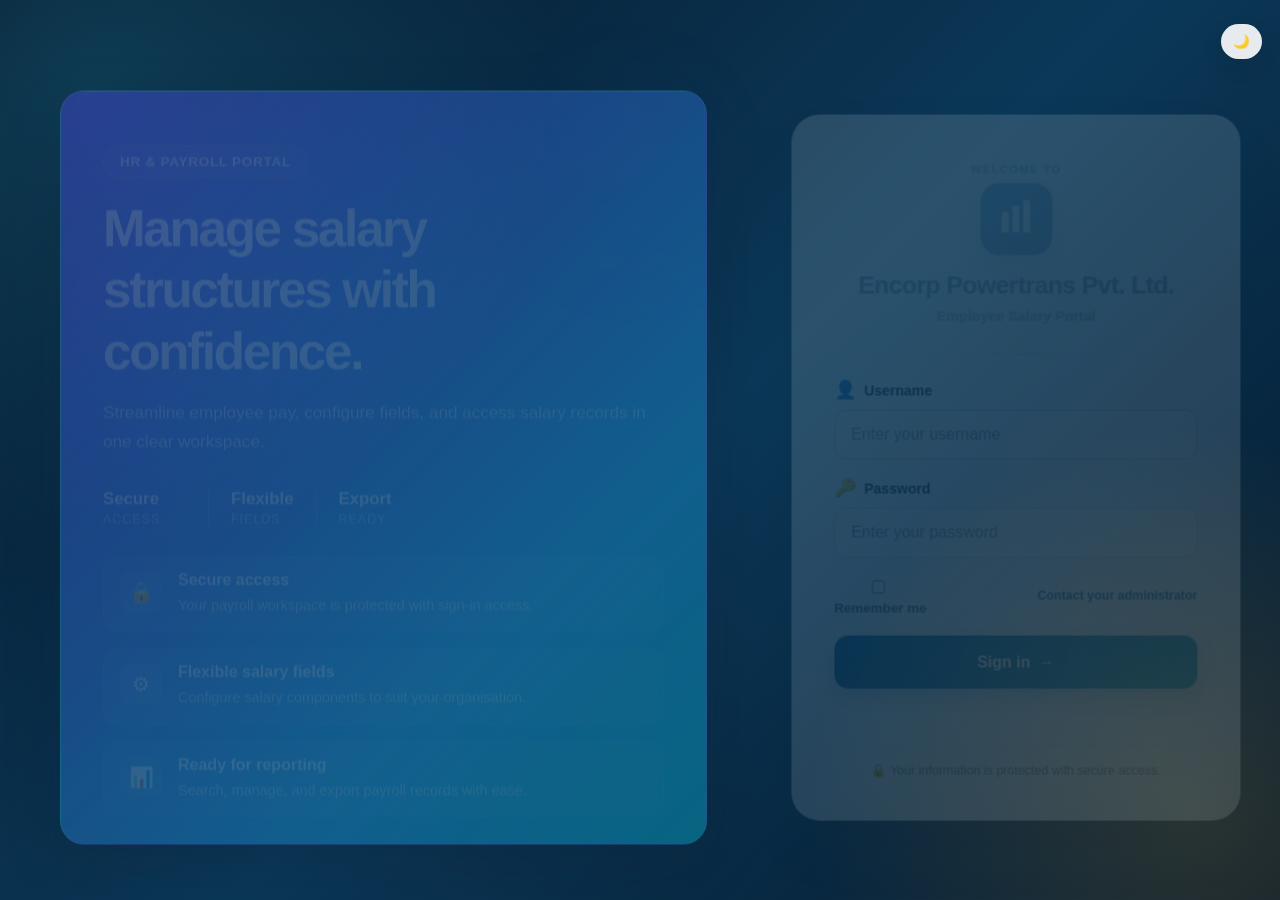
==== encorp_app/static/dashboard.html @ 49dd7a2d "Initial commit" ====
<!DOCTYPE html>
<html lang="en">
  <head>
    <meta charset="UTF-8" />
    <meta name="viewport" content="width=device-width, initial-scale=1.0" />
    <title>Encorp | Dashboard</title>
    <link rel="stylesheet" href="styles.css" />
    <script src="vendor/chart.umd.min.js"></script>
  </head>
  <body>
    <button class="theme-toggle" id="themeToggle" type="button" aria-label="Toggle dark mode">🌙</button>
    <div class="app-shell">
      <aside class="sidebar" id="sidebar">
        <div class="sidebar-brand">
          <img id="headerLogo" class="small-logo" alt="company logo" />
          <div class="brand-text">
            <strong id="dashboardCompanyName">Encorp</strong>
            <p>Payroll Hub</p>
          </div>
        </div>
        <button class="sidebar-toggle" id="sidebarToggle" type="button" aria-label="Toggle navigation">☰</button>
        <nav class="sidebar-nav">
          <a class="nav-link active" href="dashboard.html">Dashboard</a>
          <a class="nav-link" href="salary.html">Salary Structure</a>
          <a class="nav-link" href="settings.html">Field Settings</a>
          <a class="nav-link" href="search.html">Search</a>
          <a class="nav-link" id="logoutLink" href="index.html">Logout</a>
        </nav>
      </aside>

      <main class="dashboard-page">
        <header class="page-header">
          <div class="header-title">
            <div>
              <h1>Dashboard</h1>
              <p>Central HR and payroll workspace</p>
            </div>
          </div>
          <div class="header-actions">
            <div class="status-pill">Live</div>
            <a class="primary-btn" href="salary.html">Create Salary Structure</a>
          </div>
        </header>

        <section class="dashboard-hero">
          <div>
            <div class="hero-badge">Operations Center</div>
            <h2>Welcome back to your salary management workspace.</h2>
            <p>Create employee salary structures, manage configurable fields, and search records with a professional HR workflow.</p>
          </div>
          <div class="hero-actions">
            <a class="primary-btn" href="salary.html">Create Salary Structure</a>
            <a class="secondary-btn" href="settings.html">Manage Fields</a>
          </div>
        </section>

          <section class="dashboard-grid">
          <div class="dashboard-card metric-card">
            <h3>Total Records</h3>
            <p class="metric-value" id="recordCount">0</p>
            <span>Saved employee salary records</span>
          </div>
          <div class="dashboard-card metric-card">
            <h3>Configured Fields</h3>
            <p class="metric-value" id="fieldCount">0</p>
            <span>Dynamic salary components</span>
          </div>
          <div class="dashboard-card">
            <h3>Quick Actions</h3>
            <div class="list-group">
              <a class="nav-link" href="salary.html">Create Salary Structure</a>
              <a class="nav-link" href="settings.html">Manage Fields</a>
              <a class="nav-link" href="search.html">Search by PAN</a>
            </div>
          </div>
        </section>

        <section class="dashboard-grid secondary-grid">
          <div class="dashboard-card chart-card">
            <h3>Payroll Overview</h3>
            <div class="chart-bars" id="overviewBars" aria-label="Payroll overview chart">
              <div class="bar-group">
                <div class="bar-label-row"><label>Earnings</label><span id="earningsValue">₹ 0</span></div>
                <div class="overview-bar"><span class="bar-fill earning" id="earningsBar"></span></div>
              </div>
              <div class="bar-group">
                <div class="bar-label-row"><label>Deductions</label><span id="deductionsValue">₹ 0</span></div>
                <div class="overview-bar"><span class="bar-fill deduction" id="deductionsBar"></span></div>
              </div>
              <div class="bar-group">
                <div class="bar-label-row"><label>Benefits</label><span id="benefitsValue">₹ 0</span></div>
                <div class="overview-bar"><span class="bar-fill benefits" id="benefitsBar"></span></div>
              </div>
            </div>
            <div class="chart-summary" id="overviewSummary">No salary records yet.</div>
          </div>
          <div class="dashboard-card">
            <h3>Helpful Notes</h3>
            <ul class="info-list">
              <li>Use Field Settings to add or remove salary components.</li>
              <li>Search by PAN for quick employee record access.</li>
              <li>Export to CSV or Excel for payroll reporting.</li>
            </ul>
          </div>
          <div class="dashboard-card">
            <h3>System Status</h3>
            <div class="status-list">
              <span class="status-pill">Secure</span>
              <span class="status-pill">Auto Saved</span>
              <span class="status-pill">Printable</span>
            </div>
          </div>
        </section>

        <!-- Analytics Charts Section -->
        <section class="analytics-section">
          <div class="section-header">
            <h2>Salary Analytics</h2>
            <p>Track salary records distribution by time period</p>
          </div>

          <div class="charts-grid">
            <!-- Monthly Chart -->
            <div class="dashboard-card full-width-chart">
              <div class="chart-header">
                <h3>Monthly Salary Records</h3>
                <span class="chart-badge">Last 12 Months</span>
              </div>
              <div class="chart-container">
                <canvas id="monthlyChart"></canvas>
              </div>
              <div class="chart-stats" id="monthlyStats"></div>
            </div>

            <!-- Quarterly Chart -->
            <div class="dashboard-card quarter-chart">
              <div class="chart-header">
                <h3>Quarterly Distribution</h3>
                <span class="chart-badge">Current Year</span>
              </div>
              <div class="chart-container">
                <canvas id="quarterlyChart"></canvas>
              </div>
              <div class="chart-stats" id="quarterlyStats"></div>
            </div>

            <!-- Yearly Chart -->
            <div class="dashboard-card year-chart">
              <div class="chart-header">
                <h3>Yearly Overview</h3>
                <span class="chart-badge">All Time</span>
              </div>
              <div class="chart-container">
                <canvas id="yearlyChart"></canvas>
              </div>
              <div class="chart-stats" id="yearlyStats"></div>
            </div>
          </div>
        </section>
      </main>
    </div>

    <script src="script.js"></script>
  </body>
</html>
---- encorp_app/static/styles.css ----
:root {
  color-scheme: light;
  font-family: "Segoe UI", Tahoma, Geneva, Verdana, sans-serif;
  --app-font: "Segoe UI";
  --primary: #0f5d8f;
  --primary-dark: #0a3f5e;
  --accent: #f4b400;
  --bg: #f3f7fb;
  --card: #ffffff;
  --text: #162330;
  --muted: #5f6d7c;
  --border: #dfe9f1;
}

body.dark-mode {
  --primary: #4ba3ff;
  --primary-dark: #9dd0ff;
  --accent: #fbbf24;
  --bg: #07131d;
  --card: #0f1f2d;
  --text: #f2f7fb;
  --muted: #9eb0bd;
  --border: #263846;
}

* {
  box-sizing: border-box;
}

body {
  margin: 0;
  font-family: var(--app-font), "Segoe UI", Tahoma, Geneva, Verdana, sans-serif;
  background: linear-gradient(135deg, #f4f9ff 0%, #eef5fb 100%);
  color: var(--text);
  transition: background 0.25s ease, color 0.25s ease;
}

body.dark-mode {
  background: linear-gradient(135deg, #07131d 0%, #122536 100%);
}

.app-shell {
  display: grid;
  grid-template-columns: 260px minmax(0, 1fr);
  min-height: 100vh;
}

.sidebar {
  background: linear-gradient(180deg, #0b3552 0%, #0f5d8f 100%);
  color: #fff;
  padding: 24px 18px;
  transition: width 0.25s ease;
}

.sidebar.collapsed {
  width: 88px;
}

.sidebar.collapsed .brand-text,
.sidebar.collapsed .nav-link {
  display: none;
}

.sidebar.collapsed .sidebar-nav {
  display: none;
}

.sidebar-brand {
  display: flex;
  align-items: center;
  gap: 10px;
  margin-bottom: 24px;
}

.sidebar-brand strong {
  display: block;
  font-size: 1rem;
}

.sidebar-brand p {
  margin: 2px 0 0;
  color: rgba(255,255,255,0.72);
}

.sidebar-nav {
  display: grid;
  gap: 8px;
}

.sidebar-toggle {
  width: 100%;
  margin: 0 0 12px;
  background: rgba(255,255,255,0.14);
  color: #fff;
  border: 0;
  border-radius: 10px;
  padding: 8px;
}

.sidebar .nav-link {
  color: rgba(255,255,255,0.9);
  padding: 10px 12px;
  border-radius: 10px;
}

.sidebar .nav-link.active,
.sidebar .nav-link:hover {
  background: rgba(255,255,255,0.16);
}

.theme-toggle {
  position: fixed;
  top: 18px;
  right: 18px;
  z-index: 50;
  border: none;
  border-radius: 999px;
  padding: 10px 12px;
  background: rgba(255,255,255,0.9);
  box-shadow: 0 8px 20px rgba(0,0,0,0.12);
  cursor: pointer;
}

body.dark-mode .theme-toggle {
  background: rgba(15,31,45,0.95);
  color: #fff;
}

.page-shell {
  min-height: 100vh;
  display: grid;
  place-items: center;
  padding: 24px;
}

.auth-page {
  background: radial-gradient(circle at top left, #2184c2 0%, #0a3f5e 45%, #07263b 100%);
}

.auth-shell {
  width: min(1100px, 100%);
  display: grid;
  grid-template-columns: 1.3fr 0.9fr;
  gap: 24px;
  align-items: stretch;
}

.auth-hero,
.login-card,
.employee-card,
.table-card,
.summary-card,
.toolbar-card,
.dashboard-card,
.settings-card,
.search-card {
  background: var(--card);
  border: 1px solid rgba(255, 255, 255, 0.6);
  border-radius: 22px;
  box-shadow: 0 18px 40px rgba(5, 26, 42, 0.16);
}

.auth-hero {
  padding: 36px;
  background: linear-gradient(135deg, rgba(255,255,255,0.95), rgba(241,247,252,0.95));
  display: flex;
  flex-direction: column;
  justify-content: center;
}

.auth-hero h2 {
  margin: 0 0 12px;
  font-size: 2rem;
  color: var(--primary-dark);
}

.auth-hero p {
  margin: 0 0 16px;
  color: var(--muted);
  line-height: 1.6;
}

.hero-badge {
  display: inline-block;
  margin-bottom: 14px;
  padding: 6px 10px;
  border-radius: 999px;
  background: rgba(15, 93, 143, 0.12);
  color: var(--primary);
  font-size: 0.82rem;
  font-weight: 700;
  letter-spacing: 0.04em;
  text-transform: uppercase;
}

.hero-points {
  margin: 0;
  padding-left: 18px;
  color: var(--text);
  display: grid;
  gap: 8px;
}

.login-card {
  width: 100%;
  padding: 16px;
  display: flex;
  align-items: center;
  justify-content: center;
}

.brand-block {
  text-align: center;
  margin-bottom: 24px;
}

.brand-block-login { text-align:center; margin-bottom: 18px; }
.brand-block-login .small-logo { width:64px; height:64px; margin:0 auto 8px; }
.brand-block-login .brand-name { margin:6px 0 2px; font-size:1.05rem; color:var(--primary-dark); }
.brand-block-login .brand-sub { margin:0; color:var(--muted); font-size:0.9rem; }

.login-panel { width: 100%; max-width: 360px; padding: 28px; }
.login-panel-form input { transition: box-shadow 0.15s ease, border-color 0.15s ease; }
.login-panel-form input::placeholder { color: rgba(0,0,0,0.45); }
.login-panel-form input:focus { box-shadow: 0 6px 18px rgba(15,93,143,0.12); border-color: rgba(15,93,143,0.2); }
.input-row .input-icon { background: rgba(0,0,0,0.02); padding:8px 12px; }
.btn-primary { letter-spacing: 0.6px; font-size: 0.95rem; padding: 12px 14px; }

/* Hero decoration */
.auth-hero { position: relative; overflow: visible; }
.auth-hero::before { content: ''; position: absolute; right: -40px; top: -40px; width: 220px; height: 220px; border-radius: 50%; background: radial-gradient(circle at 30% 30%, rgba(29,134,255,0.08), rgba(29,134,255,0.02)); filter: blur(36px); z-index:0; }
.auth-hero > * { position: relative; z-index: 2; }

@media (max-width: 900px) {
  .auth-shell { grid-template-columns: 1fr; }
  .auth-hero { order: -1; padding-bottom: 18px; }
  .login-card { padding: 8px; }
  .login-panel { max-width: 100%; }
}

/* Polished login overrides */
.login-card { padding: 12px; }
.login-card .brand-block-login h1 { font-size: 1.15rem; color: rgba(0,0,0,0.9); margin-bottom:6px; }
.login-card .brand-block-login p { color: rgba(16,24,40,0.6); margin-bottom: 10px; }
.login-card .small-logo { border-radius: 14px; box-shadow: 0 6px 20px rgba(2,6,23,0.06); }
.login-panel {
  background: #fff;
  border-radius: 18px;
  padding: 28px 30px;
  max-width: 400px;
  width: 100%;
  border: 1px solid rgba(2,6,23,0.04);
  box-shadow: 0 18px 40px rgba(2,6,23,0.06);
}
.login-panel-form .input-row { background: transparent; align-items: center; }
.login-panel-form input[type="text"], .login-panel-form input[type="password"] {
  background: rgba(245,247,250,0.98);
  border: 1px solid rgba(16,24,40,0.04);
  padding: 12px 14px;
  height:44px;
  border-radius: 10px;
  color: #0f1724;
  font-size: 0.98rem;
}
.input-row { gap: 12px; }
.input-icon { width:44px; height:44px; display:flex; align-items:center; justify-content:center; border-radius:10px; background: linear-gradient(180deg,var(--primary),#0a74c2); color: #fff; font-size:18px; }
.form-actions { margin-top:8px; margin-bottom:18px; }
.remember input { transform: translateY(2px); margin-right:8px; }
.forgot { color: var(--primary); font-weight:600; }
.btn-primary { background: linear-gradient(90deg,#1573ff,#0066d6); color:#fff; border-radius:12px; padding:12px; font-weight:800; letter-spacing:0.6px; }
.btn-primary:hover { transform: translateY(-2px); box-shadow: 0 10px 26px rgba(4,38,114,0.12); }
.auth-hero h2 { font-size: 2.1rem; color: #072033; }
.auth-hero p { color: rgba(16,24,40,0.7); max-width: 420px; }
.hero-points li { color: rgba(16,24,40,0.7); }

@media (max-width: 900px) {
  .login-panel { margin-top: 8px; padding: 20px; }
  .auth-hero { padding: 22px; }
}

.brand-logo,
.small-logo {
  display: block;
  width: 72px;
  height: 72px;
  object-fit: contain;
  margin: 0 auto 12px;
  border-radius: 16px;
  background: linear-gradient(135deg, #f0f7ff, #e6f0f7);
  padding: 8px;
}

.small-logo {
  width: 52px;
  height: 52px;
  margin: 0 14px 0 0;
}

.brand-block h1,
.page-header h1 {
  margin: 0 0 6px;
  color: var(--primary-dark);
}

.brand-block p,
.page-header p {
  margin: 0;
  color: var(--muted);
}

.login-form {
  display: grid;
  gap: 12px;
}

label {
  font-weight: 600;
  display: grid;
  gap: 6px;
}

input,
select,
textarea {
  border: 1px solid var(--border);
  border-radius: 12px;
  padding: 10px 12px;
  font-size: 1rem;
  background: #fcfdff;
}

input[type="color"] {
  width: 100%;
  min-height: 44px;
  padding: 4px;
  cursor: pointer;
}

input:focus,
select:focus,
textarea:focus {
  outline: 2px solid rgba(15, 93, 143, 0.2);
  border-color: var(--primary);
}

button,
.primary-btn,
.secondary-btn {
  margin-top: 6px;
  border: none;
  border-radius: 12px;
  background: linear-gradient(135deg, var(--primary), #1881bc);
  color: #fff;
  padding: 10px 14px;
  cursor: pointer;
  font-weight: 700;
  text-decoration: none;
  display: inline-flex;
  justify-content: center;
  align-items: center;
}

button:hover,
.primary-btn:hover,
.secondary-btn:hover {
  transform: translateY(-1px);
  box-shadow: 0 8px 18px rgba(15, 93, 143, 0.18);
}

.secondary-btn {
  background: linear-gradient(135deg, #eef4f8, #dcecf4);
  color: var(--primary-dark);
}

.message {
  min-height: 20px;
  color: #b42318;
  font-size: 0.95rem;
  margin: 0;
}

.helper-text {
  color: var(--muted);
  font-size: 0.9rem;
}

.logo-actions {
  display: flex;
  gap: 10px;
  flex-wrap: wrap;
  align-items: center;
}

.salary-page,
.dashboard-page,
.settings-page,
.search-page {
  max-width: 1240px;
  margin: 0 auto;
  padding: 24px;
}

.page-header {
  display: flex;
  justify-content: space-between;
  align-items: center;
  margin-bottom: 20px;
  gap: 16px;
  padding: 18px 22px;
  background: linear-gradient(135deg, rgba(255,255,255,0.95), rgba(241,247,252,0.95));
  border: 1px solid rgba(223,233,241,0.9);
  border-radius: 18px;
  box-shadow: 0 10px 24px rgba(15, 93, 143, 0.06);
}

.header-title {
  display: flex;
  align-items: center;
}

.header-actions {
  display: flex;
  gap: 10px;
  flex-wrap: wrap;
}

.nav-link {
  text-decoration: none;
  color: var(--primary);
  font-weight: 600;
}

.toolbar-card,
.dashboard-card,
.settings-card,
.search-card,
.employee-card,
.table-card,
.summary-card {
  padding: 22px 24px;
  margin-bottom: 18px;
  border: 1px solid rgba(223,233,241,0.9);
}

.toolbar-group {
  display: flex;
  gap: 10px;
  flex-wrap: wrap;
}

.status-pill {
  display: inline-block;
  margin-top: 12px;
  padding: 6px 10px;
  border-radius: 999px;
  background: #eef8f2;
  color: #067647;
  font-size: 0.9rem;
}

.dashboard-hero {
  display: flex;
  justify-content: space-between;
  align-items: center;
  gap: 18px;
  padding: 24px 28px;
  margin-bottom: 18px;
  background: linear-gradient(135deg, #0f5d8f, #1680b8);
  color: #fff;
  border-radius: 22px;
}

.dashboard-hero h2 {
  margin: 6px 0 8px;
  font-size: 1.7rem;
}

.dashboard-hero p {
  margin: 0;
  color: rgba(255,255,255,0.84);
}

.hero-actions {
  display: flex;
  gap: 10px;
  flex-wrap: wrap;
}

.dashboard-grid {
  display: grid;
  grid-template-columns: repeat(auto-fit, minmax(240px, 1fr));
  gap: 16px;
}

.secondary-grid {
  margin-top: 16px;
}

.dashboard-card h3 {
  margin-top: 0;
  color: var(--primary-dark);
}

.dashboard-card p {
  color: var(--muted);
}

.metric-card {
  background: linear-gradient(135deg, #f9fcff, #f2f7fb);
}

.metric-value {
  font-size: 2rem;
  font-weight: 800;
  color: var(--primary);
  margin: 6px 0 4px;
}

.chart-card {
  min-height: 220px;
}

.chart-bars {
  display: grid;
  gap: 16px;
  margin-top: 16px;
}

.bar-group {
  display: grid;
  gap: 6px;
}

.bar-label-row {
  display: flex;
  justify-content: space-between;
  align-items: center;
  font-size: 0.95rem;
  color: var(--muted);
}

.overview-bar {
  height: 10px;
  border-radius: 999px;
  background: rgba(15, 93, 143, 0.12);
  overflow: hidden;
}

.bar-fill {
  display: block;
  height: 100%;
  border-radius: 999px;
  width: 0;
  transition: width 0.35s ease;
}

.bar-fill.earning {
  background: linear-gradient(90deg, #0f5d8f, #3ea4d8);
}

.bar-fill.deduction {
  background: linear-gradient(90deg, #ef4444, #f97316);
}

.bar-fill.benefits {
  background: linear-gradient(90deg, #16a34a, #4ade80);
}

.chart-summary {
  margin-top: 10px;
  color: var(--muted);
  font-size: 0.95rem;
}

.info-list {
  margin: 10px 0 0 18px;
  color: var(--muted);
  display: grid;
  gap: 8px;
  line-height: 1.5;
}

.status-list {
  display: flex;
  flex-wrap: wrap;
  gap: 8px;
  margin-top: 10px;
}

.employee-grid,
.settings-grid {
  display: grid;
  gap: 14px;
  grid-template-columns: repeat(auto-fit, minmax(220px, 1fr));
}

.table-wrapper {
  overflow-x: auto;
}

table {
  width: 100%;
  border-collapse: collapse;
}

th,
td {
  padding: 10px 8px;
  text-align: left;
  border-bottom: 1px solid #e6edf3;
}

th {
  color: var(--primary-dark);
  font-size: 0.95rem;
}

.total-row td {
  font-weight: 700;
  background: #f7fafc;
}

.amount-input {
  width: 100%;
}

.summary-card h3 {
  margin: 0 0 8px;
  color: var(--primary-dark);
}

.summary-card p {
  margin: 4px 0;
}

.payslip-card {
  background: linear-gradient(135deg, #f8fbff, #eef6fc);
}

.payslip-preview-card {
  background: linear-gradient(135deg, #ffffff, #f7fbff);
  border: 1px solid var(--border);
  border-radius: 22px;
  padding: 22px 24px;
  margin-bottom: 18px;
  box-shadow: 0 10px 24px rgba(15, 93, 143, 0.06);
}

.payslip-preview-card.export-ready {
  box-sizing: border-box;
  width: 190mm;
  max-width: 190mm;
  margin: 0 auto;
  box-shadow: none;
  border-radius: 0;
  border: 1px solid #d9e6f4;
}

.payslip-head {
  display: flex;
  justify-content: space-between;
  align-items: center;
  gap: 12px;
  margin-bottom: 12px;
}

.payslip-badges {
  display: flex;
  gap: 8px;
  flex-wrap: wrap;
}

.summary-grid {
  display: grid;
  grid-template-columns: repeat(auto-fit, minmax(180px, 1fr));
  gap: 12px;
  margin-bottom: 10px;
}

.summary-grid > div {
  background: #fff;
  border: 1px solid var(--border);
  border-radius: 12px;
  padding: 10px 12px;
}

.summary-label {
  display: block;
  font-size: 0.84rem;
  color: var(--muted);
  margin-bottom: 4px;
}

.payslip-header {
  display: flex;
  justify-content: space-between;
  align-items: flex-start;
  gap: 18px;
  margin-bottom: 18px;
}

.payslip-company-area {
  display: flex;
  align-items: center;
  gap: 14px;
}

.payslip-company-area .small-logo {
  width: 64px;
  height: 64px;
  margin: 0;
  border-radius: 14px;
  background: #fff;
  border: 1px solid var(--border);
  padding: 6px;
}

.payslip-company-text {
  display: grid;
  gap: 4px;
}

.payslip-company-text strong {
  font-size: 1.2rem;
}

.payslip-company-text p {
  margin: 0;
  color: var(--muted);
}

.payslip-company-address {
  font-size: 0.85rem;
  color: var(--muted);
}

.payslip-meta-block {
  display: grid;
  gap: 6px;
  text-align: right;
}

.payslip-slip-label {
  display: inline-flex;
  padding: 8px 14px;
  border-radius: 999px;
  background: var(--primary);
  color: #fff !important;
  font-weight: 800;
  text-shadow: 0 1px 2px rgba(0, 0, 0, 0.35);
  font-size: 0.85rem;
  letter-spacing: 0.04em;
}

.payslip-offer-banner {
  margin-bottom: 18px;
  padding: 16px 18px;
  border-radius: 18px;
  background: rgba(15, 93, 143, 0.08);
  border: 1px solid rgba(15, 93, 143, 0.12);
}

.offer-title {
  margin: 0 0 6px;
  font-size: 1.15rem;
  color: var(--primary-dark);
}

/* Make auth-hero dark and prominent on the login page */
.login-bg .auth-hero {
  background: linear-gradient(135deg, #4f46e5 0%, #06b6d4 100%);
  color: #f8fcff;
  padding: 40px 42px;
  border-radius: 24px;
  box-shadow: 0 20px 60px rgba(15, 23, 42, 0.45);
}
.login-bg .auth-hero h2 { color: #f8fbff; }
.login-bg .hero-badge { background: rgba(255,255,255,0.08); color: rgba(255,255,255,0.9); }
.login-bg .hero-points li { color: rgba(255,255,255,0.9); }

/* New centered login styles */
.login-bg {
  min-height: 100vh;
  display: flex;
  align-items: center;
  justify-content: center;
  background: linear-gradient(135deg, #0f1724 0%, #071021 100%);
  color: #e6eef8;
}
.login-wrapper {
  width: 420px;
  max-width: 92%;
  text-align: center;
}
.login-title {
  font-size: 12px;
  letter-spacing: 4px;
  margin-bottom: 18px;
  color: #9fb4d6;
}
.login-panel {
  background: linear-gradient(180deg, rgba(255,255,255,0.04), rgba(255,255,255,0.02));
  border-radius: 12px;
  padding: 26px;
  box-shadow: 0 10px 30px rgba(2,6,23,0.6), inset 0 1px 0 rgba(255,255,255,0.02);
  margin-bottom: 14px;
}
.input-row { display:flex; align-items:center; gap:12px; margin-bottom:12px; }
.input-icon { width:44px; height:44px; display:flex; align-items:center; justify-content:center; border-radius:10px; background: linear-gradient(180deg,#06b6d4,#4f46e5); color: #fff; font-size:18px; }
.login-panel-form input[type="text"], .login-panel-form input[type="password"] {
  flex:1; padding:10px 12px; border-radius:8px; border:1px solid rgba(255,255,255,0.06); background:transparent; color:#eaf4ff; outline:none;
}
.form-actions { display:flex; justify-content:space-between; align-items:center; font-size:13px; margin:10px 0 14px 0; }
.btn { padding:10px 14px; border-radius:8px; font-weight:600; cursor:pointer; border:none; }
.btn-primary { background: linear-gradient(90deg,#06b6d4,#0ea5a4); color:#fff; width:100%; }
.btn-ghost { background:transparent; color:#bcd3ef; border:1px solid rgba(255,255,255,0.04); padding:8px 12px; }
.register-cta { text-align:center; }
.message { color:#ffb4b4; margin-top:8px; font-size:13px; }

.offer-subtitle {
  margin: 0;
  color: var(--muted);
  line-height: 1.5;
}

.offer-greeting {
  margin: 14px 0 18px;
  color: var(--text);
  line-height: 1.7;
  font-size: 0.95rem;
}

.payslip-terms {
  margin-bottom: 20px;
  padding: 18px;
  border-radius: 18px;
  background: rgba(15, 93, 143, 0.05);
  border: 1px solid rgba(15, 93, 143, 0.1);
}

.payslip-terms h3 {
  margin: 0 0 10px;
  font-size: 1rem;
  color: var(--primary-dark);
}

.payslip-terms ul {
  margin: 0;
  padding-left: 20px;
  color: var(--muted);
}

.payslip-terms li {
  margin-bottom: 8px;
}

.payslip-footer {
  margin-top: 22px;
  padding: 18px;
  border-radius: 16px;
  background: #f7fbff;
  color: var(--muted);
}

.payslip-signature {
  display: flex;
  justify-content: space-between;
  gap: 18px;
  margin-bottom: 14px;
}

.payslip-signature div {
  display: grid;
  gap: 4px;
  min-width: 160px;
}

.payslip-signature span {
  font-size: 0.82rem;
  color: var(--muted);
}

.payslip-signature strong {
  font-size: 0.95rem;
  color: var(--text);
}

.payslip-meta-block span {
  font-size: 0.95rem;
}

.payslip-meta-block span {
  display: block;
  color: var(--muted);
  font-size: 0.9rem;
}

.payslip-details-grid {
  display: grid;
  grid-template-columns: repeat(auto-fit, minmax(180px, 1fr));
  gap: 12px;
  margin-bottom: 20px;
}

.payslip-details-grid div {
  background: #fff;
  border: 1px solid #dbe9f5;
  border-radius: 12px;
  padding: 14px 16px;
}

.payslip-details-grid span {
  display: block;
  font-size: 0.82rem;
  color: var(--muted);
  margin-bottom: 6px;
}

.payslip-details-grid strong {
  display: block;
  font-size: 1rem;
}

.type-pill {
  display: inline-flex;
  align-items: center;
  justify-content: center;
  padding: 4px 8px;
  border-radius: 999px;
  font-size: 0.8rem;
  background: rgba(15, 93, 143, 0.08);
  color: var(--primary-dark);
}

.payslip-breakdown table {
  width: 100%;
  border-collapse: collapse;
}

.payslip-breakdown th,
.payslip-breakdown td {
  border: 1px solid #d9e6f4;
  padding: 12px 10px;
  text-align: left;
}

.payslip-breakdown th {
  background: #eef6fc;
}

.payslip-breakdown tr {
  break-inside: avoid;
  page-break-inside: avoid;
}

.footer-row td {
  font-weight: 700;
}

.payslip-breakdown tfoot td {
  border-top: 2px solid #d1dbe8;
}

.net-row {
  background: rgba(15, 93, 143, 0.08);
}

.payslip-footer {
  margin-top: 22px;
  padding: 16px 18px;
  border-radius: 16px;
  background: #f7fbff;
  color: var(--muted);
}

.payslip-signature {
  display: flex;
  justify-content: space-between;
  gap: 18px;
  margin-bottom: 12px;
}

.payslip-signature div {
  display: grid;
  gap: 4px;
}

.payslip-signature span {
  font-size: 0.82rem;
  color: var(--muted);
}

.payslip-signature strong {
  font-size: 0.95rem;
}

@media print {
  body {
    background: #fff;
  }

  .app-shell,
  .sidebar,
  .theme-toggle,
  .toolbar-card,
  .page-header,
  .header-actions,
  .nav-link,
  button,
  .payslip-badges,
  .result-item,
  .status-pill,
  .dashboard-card,
  .settings-card,
  .search-card,
  .employee-card,
  .table-card,
  .summary-card {
    display: none !important;
  }

  .salary-page {
    padding: 0;
    max-width: none;
  }

  .payslip-preview-card {
    display: block !important;
    border: 1px solid #d1d5db;
    box-shadow: none;
    margin: 0;
    width: 100%;
    max-width: 100%;
    border-radius: 0;
    page-break-inside: avoid;
  }

  .payslip-preview-card.export-ready {
    max-width: 100%;
  }

  .payslip-preview-card,
  .payslip-footer,
  .payslip-details-grid div,
  .payslip-breakdown th,
  .payslip-breakdown td {
    background: #fff !important;
    color: #000 !important;
    border-color: #ccc !important;
  }

  .payslip-slip-label {
    background: #000 !important;
    color: #fff !important;
  }

  .payslip-breakdown th,
  .payslip-breakdown td {
    page-break-inside: avoid;
  }

  @page {
    size: A4;
    margin: 10mm;
  }
}

/* Premium login-page refresh */
.auth-page { min-height: 100vh; background: #071d31; isolation: isolate; }
.login-bg.auth-page { position: relative; z-index: 1; min-height: 100vh; padding: 42px 28px; background: radial-gradient(circle at 7% 10%, rgba(44,182,221,.2), transparent 29rem), radial-gradient(circle at 93% 90%, rgba(247,181,54,.15), transparent 24rem), linear-gradient(135deg, #06192b, #0b3858 52%, #061a2d); }
.auth-grid { position: fixed; inset: 0; z-index: 0; pointer-events: none; opacity: .17; background-image: linear-gradient(rgba(255,255,255,.22) 1px, transparent 1px), linear-gradient(90deg, rgba(255,255,255,.22) 1px, transparent 1px); background-size: 54px 54px; mask-image: linear-gradient(to bottom, black, transparent 78%); }
.auth-orb { position: fixed; z-index: 0; width: 26rem; aspect-ratio: 1; border-radius: 50%; pointer-events: none; opacity: .48; }
.auth-orb-one { top: -14rem; left: -11rem; background: radial-gradient(circle, #23c4e5, rgba(35,196,229,0) 69%); }
.auth-orb-two { right: -13rem; bottom: -16rem; background: radial-gradient(circle, #f3ad32, rgba(243,173,50,0) 68%); }
.auth-shell { position: relative; z-index: 1; width: min(1160px, 100%); grid-template-columns: minmax(0,1.18fr) minmax(370px,.82fr); gap: clamp(28px,5vw,72px); align-items: center; }
.auth-hero { min-height: 590px; padding: clamp(34px,5vw,62px); border: 1px solid rgba(183,228,245,.18); border-radius: 32px; background: linear-gradient(145deg, rgba(15,86,122,.58), rgba(4,35,58,.64)); box-shadow: 0 32px 90px rgba(0,8,17,.32), inset 0 1px rgba(255,255,255,.13); }
.hero-badge { padding: 9px 15px; background: rgba(255,255,255,.1); color: #dff8ff; border-color: rgba(255,255,255,.2); }
.auth-hero h2 { font-size: clamp(2.35rem,4vw,4rem); letter-spacing: -.045em; max-width: 620px; }
.auth-hero > .hero-content > p { max-width: 580px; color: rgba(231,248,255,.83); font-size: 1.07rem; }
.hero-stat-row { display: flex; margin: 30px 0; }
.hero-stat-row div { display: grid; gap: 3px; min-width: 105px; padding: 0 22px; border-left: 1px solid rgba(255,255,255,.24); }
.hero-stat-row div:first-child { padding-left: 0; border-left: 0; }
.hero-stat-row strong { color: #fff; font-size: 1.05rem; }
.hero-stat-row span { color: rgba(222,244,255,.68); font-size: .78rem; letter-spacing: .08em; text-transform: uppercase; }
.feature-item { padding: 14px 16px; border-radius: 16px; background: rgba(255,255,255,.075); }
.feature-item:hover { transform: translateX(7px) scale(1.01); background: rgba(255,255,255,.12); }
.feature-icon { display: grid; place-items: center; width: 42px; min-width: 42px; height: 42px; font-size: 1.25rem; border-radius: 12px; background: rgba(141,226,250,.14); }
.login-card-container { width: 100%; max-width: 450px; justify-self: end; }
.login-card { padding: 42px; border: 1px solid rgba(255,255,255,.84); border-radius: 28px; background: linear-gradient(145deg,rgba(255,255,255,.99),rgba(240,248,252,.97)); box-shadow: 0 30px 80px rgba(0,13,27,.35); }
.brand-block { margin-bottom: 0; }
.signin-overline { display: block; margin-bottom: 9px; color: #517080; font-size: .73rem; font-weight: 800; letter-spacing: .14em; text-transform: uppercase; }
.login-card .small-logo { width: 76px !important; height: 76px !important; margin: 0 auto 16px !important; padding: 0; border-radius: 20px; box-shadow: 0 12px 24px rgba(15,93,143,.2); }
.brand-block h1 { color: #0a3f5e; font-size: 1.65rem; line-height: 1.22; letter-spacing: -.025em; }
.brand-block p { color: #5a7180; font-weight: 600; }
.login-divider { margin: 25px 0; }
.form-group { gap: 9px; margin-bottom: 18px; }
.form-group label { color: #1e394a; font-size: .88rem; }
.form-input { min-height: 50px; border: 1px solid #d7e4ea; border-radius: 13px; background: #fff; }
.form-input:hover { border-color: #aacbd8; }
.form-input:focus { border-color: #168eb1; box-shadow: 0 0 0 4px rgba(22,142,177,.13); }
.form-actions { margin: 4px 0 20px; }
.remember { color: #516a78; font-size: .84rem; }
.forgot { color: #287c99; font-size: .78rem; font-weight: 700; }
.login-btn { min-height: 53px; margin-top: 0; border-radius: 14px; background: linear-gradient(115deg,#0b5e8f,#0c94b3); box-shadow: 0 12px 24px rgba(10,103,145,.27); }
.login-footer { margin-top: 20px; padding-top: 17px; border-top-color: #e2edf1; }
.login-footer p { color: #71838d; font-size: .78rem; }
@media (max-width:920px) { .login-bg.auth-page { padding: 28px 18px; } .auth-shell { grid-template-columns: 1fr; max-width: 620px; } .auth-hero { min-height: auto; } .login-card-container { justify-self: stretch; max-width: none; } }
@media (max-width:560px) { .auth-hero { padding: 30px 24px; border-radius: 24px; } .hero-stat-row div { min-width: 0; flex: 1; padding: 0 10px; } .login-card { padding: 30px 24px; border-radius: 24px; } }

.payslip-signature div {
  display: grid;
  gap: 4px;
}

.payslip-signature span {
  font-size: 0.82rem;
  color: var(--muted);
}

.payslip-signature strong {
  font-size: 0.95rem;
}

.payslip-meta {
  background: #f8fbff;
  border: 1px solid var(--border);
  border-radius: 14px;
  padding: 10px 12px;
}

/* ========== ATTRACTIVE LOGIN PAGE STYLES ========== */

/* Background Decorations */
.auth-bg-decoration {
  position: fixed;
  top: 0;
  left: 0;
  width: 100%;
  height: 100%;
  z-index: -1;
  overflow: hidden;
}

.blob {
  position: absolute;
  border-radius: 50%;
  opacity: 0.15;
  mix-blend-mode: multiply;
  filter: blur(60px);
}

.blob-1 {
  width: 400px;
  height: 400px;
  background: linear-gradient(135deg, #0f5d8f, #1680b8);
  top: -100px;
  left: -100px;
  animation: float 8s ease-in-out infinite;
}

.blob-2 {
  width: 350px;
  height: 350px;
  background: linear-gradient(135deg, #f4b400, #ff9a76);
  bottom: -50px;
  right: -50px;
  animation: float 10s ease-in-out infinite reverse;
}

.blob-3 {
  width: 300px;
  height: 300px;
  background: linear-gradient(135deg, #2196f3, #0f5d8f);
  top: 50%;
  right: 5%;
  animation: float 12s ease-in-out infinite;
}

@keyframes float {
  0%, 100% { transform: translate(0, 0); }
  50% { transform: translate(30px, 40px); }
}

/* Enhanced Auth Page */
.auth-page {
  background: radial-gradient(circle at top left, #0f5d8f 0%, #0a3f5e 40%, #051a2a 100%);
  position: relative;
  overflow: hidden;
}

body.dark-mode.auth-page {
  background: radial-gradient(circle at top left, #1a2940 0%, #0d1e2d 40%, #050f17 100%);
}

/* Enhanced Auth Shell */
.auth-shell {
  width: min(1200px, 100%);
  display: grid;
  grid-template-columns: 1.2fr 1fr;
  gap: 40px;
  align-items: center;
  animation: slideUp 0.6s ease-out;
}

@keyframes slideUp {
  from {
    opacity: 0;
    transform: translateY(30px);
  }
  to {
    opacity: 1;
    transform: translateY(0);
  }
}

/* Hero Section Enhanced */
.auth-hero {
  padding: 48px;
  background: linear-gradient(135deg, rgba(255,255,255,0.08) 0%, rgba(255,255,255,0.04) 100%);
  backdrop-filter: blur(10px);
  border: 1px solid rgba(255,255,255,0.12);
  border-radius: 28px;
  display: flex;
  flex-direction: column;
  justify-content: center;
  color: white;
  box-shadow: 0 20px 60px rgba(0, 0, 0, 0.3);
}

body.dark-mode .auth-hero {
  background: linear-gradient(135deg, rgba(255,255,255,0.05) 0%, rgba(255,255,255,0.02) 100%);
  border: 1px solid rgba(255,255,255,0.08);
}

.hero-content {
  animation: fadeInUp 0.8s ease-out;
}

@keyframes fadeInUp {
  from {
    opacity: 0;
    transform: translateY(20px);
  }
  to {
    opacity: 1;
    transform: translateY(0);
  }
}

.hero-badge {
  display: inline-block;
  margin-bottom: 20px;
  padding: 8px 16px;
  border-radius: 999px;
  background: linear-gradient(135deg, rgba(244, 180, 0, 0.2), rgba(255, 154, 118, 0.2));
  color: #fbbf24;
  font-size: 0.85rem;
  font-weight: 700;
  letter-spacing: 0.05em;
  border: 1px solid rgba(251, 191, 36, 0.3);
  backdrop-filter: blur(10px);
  width: fit-content;
}

.auth-hero h2 {
  margin: 0 0 16px;
  font-size: 2.5rem;
  font-weight: 800;
  background: linear-gradient(135deg, #ffffff, #e3f2fd);
  -webkit-background-clip: text;
  -webkit-text-fill-color: transparent;
  background-clip: text;
  line-height: 1.2;
}

body.dark-mode .auth-hero h2 {
  background: linear-gradient(135deg, #f2f7fb, #b3e5fc);
  -webkit-background-clip: text;
  -webkit-text-fill-color: transparent;
  background-clip: text;
}

.auth-hero p {
  margin: 0 0 32px;
  color: rgba(255,255,255,0.85);
  line-height: 1.7;
  font-size: 1.05rem;
}

/* Hero Features */
.hero-features {
  display: flex;
  flex-direction: column;
  gap: 16px;
}

.feature-item {
  display: flex;
  gap: 16px;
  align-items: flex-start;
  padding: 16px;
  background: rgba(255,255,255,0.06);
  backdrop-filter: blur(10px);
  border: 1px solid rgba(255,255,255,0.1);
  border-radius: 14px;
  transition: all 0.3s ease;
  cursor: pointer;
}

.feature-item:hover {
  background: rgba(255,255,255,0.1);
  transform: translateX(8px);
  border-color: rgba(255,255,255,0.2);
}

.feature-icon {
  font-size: 1.8rem;
  min-width: 40px;
  text-align: center;
}

.feature-text h4 {
  margin: 0 0 4px;
  color: #ffffff;
  font-size: 1rem;
  font-weight: 700;
}

.feature-text p {
  margin: 0;
  color: rgba(255,255,255,0.75);
  font-size: 0.9rem;
}

/* Login Card Container */
.login-card-container {
  animation: fadeInRight 0.8s ease-out;
}

@keyframes fadeInRight {
  from {
    opacity: 0;
    transform: translateX(30px);
  }
  to {
    opacity: 1;
    transform: translateX(0);
  }
}

.login-card {
  background: linear-gradient(135deg, var(--card) 0%, rgba(255,255,255, 0.95) 100%);
  border: 1px solid rgba(255,255,255,0.8);
  border-radius: 24px;
  box-shadow: 0 25px 50px rgba(0, 0, 0, 0.15);
  padding: 40px;
  backdrop-filter: blur(10px);
  width: 100%;
}

body.dark-mode .login-card {
  background: linear-gradient(135deg, var(--card) 0%, rgba(15, 31, 45, 0.95) 100%);
  border: 1px solid rgba(255,255,255,0.1);
  box-shadow: 0 25px 50px rgba(0, 0, 0, 0.5);
}

/* Brand Block */
.brand-block {
  text-align: center;
  margin-bottom: 28px;
  animation: scaleIn 0.6s ease-out;
}

@keyframes scaleIn {
  from {
    opacity: 0;
    transform: scale(0.9);
  }
  to {
    opacity: 1;
    transform: scale(1);
  }
}

.brand-logo {
  display: block;
  width: 80px;
  height: 80px;
  object-fit: contain;
  margin: 0 auto 16px;
  border-radius: 16px;
  background: linear-gradient(135deg, #f0f7ff, #e6f0f7);
  padding: 8px;
  box-shadow: 0 8px 20px rgba(15, 93, 143, 0.12);
  transition: transform 0.3s ease;
}

.brand-logo:hover {
  transform: scale(1.05);
}

.brand-block h1 {
  margin: 0 0 8px;
  color: var(--primary-dark);
  font-size: 1.6rem;
  font-weight: 800;
}

.brand-block p {
  margin: 0;
  color: var(--muted);
  font-size: 0.95rem;
}

/* Login Divider */
.login-divider {
  height: 1px;
  background: linear-gradient(90deg, transparent, var(--border), transparent);
  margin: 28px 0;
}

/* Form Group */
.form-group {
  display: grid;
  gap: 8px;
  margin-bottom: 20px;
}

.form-group label {
  font-weight: 700;
  color: var(--text);
  display: flex;
  align-items: center;
  gap: 8px;
  font-size: 0.95rem;
}

.label-icon {
  font-size: 1.1rem;
}

/* Form Inputs */
.form-input {
  border: 2px solid var(--border);
  border-radius: 12px;
  padding: 12px 16px;
  font-size: 1rem;
  background: linear-gradient(135deg, #fcfdff, #fafbfe);
  color: var(--text);
  transition: all 0.3s ease;
  font-family: inherit;
}

body.dark-mode .form-input {
  background: linear-gradient(135deg, #1a2a38, #0f1f2d);
  border-color: rgba(255,255,255,0.1);
}

.form-input:focus {
  outline: none;
  border-color: var(--primary);
  box-shadow: 0 0 0 4px rgba(15, 93, 143, 0.1);
  background: var(--card);
}

.form-input::placeholder {
  color: var(--muted);
  opacity: 0.7;
}

/* Login Button */
.login-btn {
  width: 100%;
  padding: 14px 24px;
  margin-top: 12px;
  background: linear-gradient(135deg, var(--primary), #1881bc);
  color: #fff;
  border: none;
  border-radius: 12px;
  font-size: 1rem;
  font-weight: 700;
  cursor: pointer;
  transition: all 0.3s ease;
  display: flex;
  justify-content: center;
  align-items: center;
  gap: 8px;
  box-shadow: 0 8px 20px rgba(15, 93, 143, 0.25);
  position: relative;
  overflow: hidden;
}

.login-btn::before {
  content: '';
  position: absolute;
  top: 0;
  left: -100%;
  width: 100%;
  height: 100%;
  background: linear-gradient(90deg, transparent, rgba(255,255,255,0.2), transparent);
  transition: left 0.5s ease;
}

.login-btn:hover::before {
  left: 100%;
}

.login-btn:hover {
  transform: translateY(-2px);
  box-shadow: 0 12px 30px rgba(15, 93, 143, 0.35);
}

.login-btn:active {
  transform: translateY(0);
}

.btn-arrow {
  transition: transform 0.3s ease;
  display: inline-block;
}

.login-btn:hover .btn-arrow {
  transform: translateX(4px);
}

/* Message */
.message {
  min-height: 24px;
  color: #ef4444;
  font-size: 0.9rem;
  margin-top: 12px;
  text-align: center;
  animation: slideDown 0.3s ease-out;
}

@keyframes slideDown {
  from {
    opacity: 0;
    transform: translateY(-10px);
  }
  to {
    opacity: 1;
    transform: translateY(0);
  }
}

/* Login Footer */
.login-footer {
  text-align: center;
  margin-top: 20px;
  padding-top: 20px;
  border-top: 1px solid var(--border);
}

.login-footer p {
  margin: 0;
  color: var(--muted);
  font-size: 0.85rem;
}

/* ========== ANALYTICS CHARTS SECTION ========== */

.analytics-section {
  margin-top: 40px;
  animation: fadeIn 0.6s ease-out;
}

@keyframes fadeIn {
  from {
    opacity: 0;
    transform: translateY(20px);
  }
  to {
    opacity: 1;
    transform: translateY(0);
  }
}

.section-header {
  margin-bottom: 28px;
  text-align: center;
}

.section-header h2 {
  margin: 0 0 8px;
  color: var(--primary-dark);
  font-size: 2rem;
  font-weight: 800;
}

.section-header p {
  margin: 0;
  color: var(--muted);
  font-size: 1.05rem;
}

.charts-grid {
  display: grid;
  grid-template-columns: 1fr;
  gap: 24px;
}

/* Full Width Monthly Chart */
.full-width-chart {
  grid-column: 1 / -1;
  min-height: 420px;
}

/* Quarter and Yearly Charts Side by Side */
.quarter-chart,
.year-chart {
  min-height: 360px;
}

@media (min-width: 1024px) {
  .charts-grid {
    grid-template-columns: 1fr 1fr;
  }

  .full-width-chart {
    grid-column: 1 / -1;
  }

  .quarter-chart,
  .year-chart {
    grid-column: span 1;
  }
}

/* Chart Header */
.chart-header {
  display: flex;
  justify-content: space-between;
  align-items: center;
  margin-bottom: 20px;
  padding-bottom: 16px;
  border-bottom: 2px solid rgba(15, 93, 143, 0.1);
}

.chart-header h3 {
  margin: 0;
  color: var(--primary-dark);
  font-size: 1.25rem;
  font-weight: 700;
}

.chart-badge {
  display: inline-block;
  padding: 6px 12px;
  background: linear-gradient(135deg, rgba(15, 93, 143, 0.12), rgba(24, 129, 188, 0.12));
  color: var(--primary);
  border-radius: 20px;
  font-size: 0.8rem;
  font-weight: 600;
  border: 1px solid rgba(15, 93, 143, 0.2);
}

body.dark-mode .chart-badge {
  background: linear-gradient(135deg, rgba(75, 163, 255, 0.15), rgba(157, 208, 255, 0.15));
  border-color: rgba(75, 163, 255, 0.3);
}

/* Chart Container */
.chart-container {
  position: relative;
  height: 280px;
  margin-bottom: 16px;
  padding: 16px;
  background: linear-gradient(135deg, rgba(240, 247, 255, 0.5), rgba(230, 240, 247, 0.3));
  border-radius: 14px;
  border: 1px solid rgba(15, 93, 143, 0.08);
}

body.dark-mode .chart-container {
  background: linear-gradient(135deg, rgba(26, 42, 56, 0.4), rgba(15, 31, 45, 0.3));
  border-color: rgba(75, 163, 255, 0.1);
}

.chart-container canvas {
  max-height: 250px;
}

/* Chart Stats */
.chart-stats {
  display: grid;
  grid-template-columns: repeat(auto-fit, minmax(140px, 1fr));
  gap: 12px;
  padding-top: 12px;
}

.stat-item {
  padding: 12px;
  background: linear-gradient(135deg, rgba(15, 93, 143, 0.06), rgba(244, 180, 0, 0.04));
  border-radius: 10px;
  border: 1px solid rgba(15, 93, 143, 0.1);
  text-align: center;
}

body.dark-mode .stat-item {
  background: linear-gradient(135deg, rgba(75, 163, 255, 0.08), rgba(251, 191, 36, 0.05));
  border-color: rgba(75, 163, 255, 0.15);
}

.stat-label {
  display: block;
  color: var(--muted);
  font-size: 0.8rem;
  margin-bottom: 4px;
  font-weight: 600;
  text-transform: uppercase;
  letter-spacing: 0.02em;
}

.stat-value {
  display: block;
  color: var(--primary);
  font-size: 1.4rem;
  font-weight: 800;
}

body.dark-mode .stat-value {
  color: #4ba3ff;
}

/* Responsive Charts */
@media (max-width: 768px) {
  .section-header h2 {
    font-size: 1.5rem;
  }

  .chart-header {
    flex-direction: column;
    align-items: flex-start;
    gap: 8px;
  }

  .chart-container {
    height: 240px;
    padding: 12px;
  }

  .full-width-chart {
    min-height: 380px;
  }

  .quarter-chart,
  .year-chart {
    min-height: 320px;
  }

  .chart-stats {
    grid-template-columns: 1fr 1fr;
  }
}
  .auth-shell {
    grid-template-columns: 1fr;
    gap: 24px;
  }

  .auth-hero {
    padding: 36px;
  }

  .auth-hero h2 {
    font-size: 2rem;
  }

  .hero-features {
    flex-direction: row;
  }

  .feature-item {
    flex: 1;
  }
}

@media (max-width: 768px) {
  .page-shell {
    padding: 16px;
  }

  .auth-hero {
    padding: 28px;
    border-radius: 20px;
  }

  .auth-hero h2 {
    font-size: 1.8rem;
    margin-bottom: 12px;
  }

  .auth-hero p {
    font-size: 0.95rem;
    margin-bottom: 20px;
  }

  .hero-features {
    flex-direction: column;
  }

  .feature-item {
    padding: 12px;
  }

  .login-card {
    padding: 28px;
  }

  .brand-logo {
    width: 60px;
    height: 60px;
  }

  .brand-block h1 {
    font-size: 1.3rem;
  }

  .login-btn {
    padding: 12px 20px;
    font-size: 0.95rem;
  }

  .blob-1,
  .blob-2,
  .blob-3 {
    filter: blur(40px);
  }
}

.payslip-meta span {
  display: block;
  font-size: 0.82rem;
  color: var(--muted);
  margin-bottom: 4px;
}

.payslip-breakdown table {
  margin-top: 4px;
}

.payslip-breakdown th,
.payslip-breakdown td {
  border-color: #e6edf3;
}

.note {
  color: var(--muted);
  font-size: 0.95rem;
}

#ctcValue {
  font-size: 1.8rem;
  font-weight: 700;
  color: var(--primary);
}

.list-group {
  display: grid;
  gap: 10px;
}

.result-item {
  padding: 12px 14px;
  border: 1px solid var(--border);
  border-radius: 12px;
  display: flex;
  justify-content: space-between;
  align-items: center;
  background: #fcfdff;
}

.search-row {
  display: flex;
  gap: 10px;
  flex-wrap: wrap;
  margin-bottom: 12px;
}

.search-row input {
  flex: 1;
  min-width: 260px;
}

@media (max-width: 900px) {
  .auth-shell {
    grid-template-columns: 1fr;
  }

  .app-shell {
    grid-template-columns: 1fr;
  }

  .sidebar {
    position: sticky;
    top: 0;
    z-index: 20;
    display: flex;
    align-items: center;
    justify-content: space-between;
    padding: 12px 16px;
  }

  .sidebar-nav {
    display: none;
  }

  .sidebar.collapsed {
    width: auto;
  }

  .sidebar.collapsed .brand-text,
  .sidebar.collapsed .nav-link {
    display: block;
  }

  .sidebar-toggle {
    width: auto;
    margin: 0;
  }
}

@media (max-width: 700px) {
  .salary-page,
  .dashboard-page,
  .settings-page,
  .search-page {
    padding: 16px;
  }

  .page-header,
  .dashboard-hero,
  .payslip-head {
    flex-direction: column;
    align-items: flex-start;
  }

  .hero-actions {
    width: 100%;
  }

  .hero-actions a {
    width: 100%;
  }

  .search-row,
  .toolbar-group {
    flex-direction: column;
  }

  .toolbar-group button,
  .search-row button {
    width: 100%;
  }
}

@media print {
  body {
    background: #fff;
  }

  .app-shell {
    display: block;
  }

  .sidebar,
  .theme-toggle,
  .toolbar-card,
  .page-header,
  .header-actions,
  .nav-link,
  button,
  .payslip-badges {
    display: none !important;
  }

  .salary-page {
    padding: 0;
    max-width: none;
  }

  .employee-card,
  .table-card,
  .summary-card,
  .settings-card,
  .search-card,
  .dashboard-card {
    display: none !important;
  }

  .payslip-preview-card {
    display: block !important;
    border: 1px solid #d1d5db;
    box-shadow: none;
    margin: 0;
  }

  @page {
    size: A4;
    margin: 10mm;
  }
}
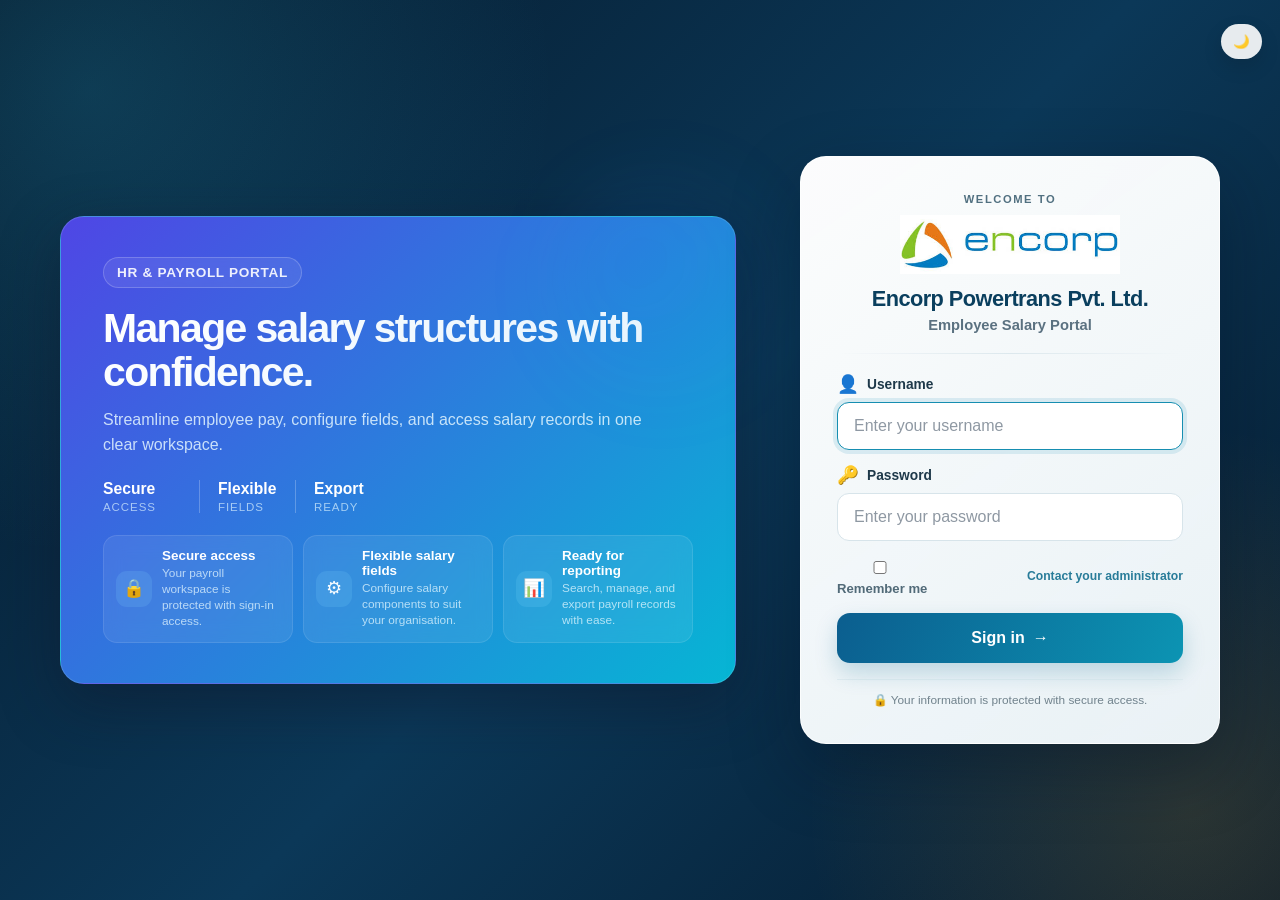
==== commit 553fe2ff: "Refresh login layout and Encorp branding" ====
--- a/encorp_app/static/dashboard.html
+++ b/encorp_app/static/dashboard.html
@@ -4,7 +4,7 @@
     <meta charset="UTF-8" />
     <meta name="viewport" content="width=device-width, initial-scale=1.0" />
     <title>Encorp | Dashboard</title>
-    <link rel="stylesheet" href="styles.css" />
+    <link rel="stylesheet" href="styles.css?v=encorp-ui-2" />
     <script src="vendor/chart.umd.min.js"></script>
   </head>
   <body>
@@ -160,6 +160,6 @@
       </main>
     </div>
 
-    <script src="script.js"></script>
+    <script src="script.js?v=encorp-ui-2"></script>
   </body>
 </html>
--- a/encorp_app/static/styles.css
+++ b/encorp_app/static/styles.css
@@ -1063,6 +1063,29 @@
     size: A4;
     margin: 10mm;
   }
+}
+
+/* Keep feedback messages compact and use the supplied Encorp brand mark. */
+.message {
+  min-height: 0;
+  margin: 6px 0 0;
+  font-size: 0.78rem;
+  line-height: 1.35;
+}
+
+.sidebar-brand .small-logo {
+  width: 112px !important;
+  height: auto !important;
+  max-height: 38px;
+  margin: 0;
+  padding: 0;
+  border-radius: 0;
+  background: transparent;
+}
+
+.sidebar.collapsed .sidebar-brand .small-logo {
+  width: 48px !important;
+  max-height: 24px;
 }
 
 /* Premium login-page refresh */
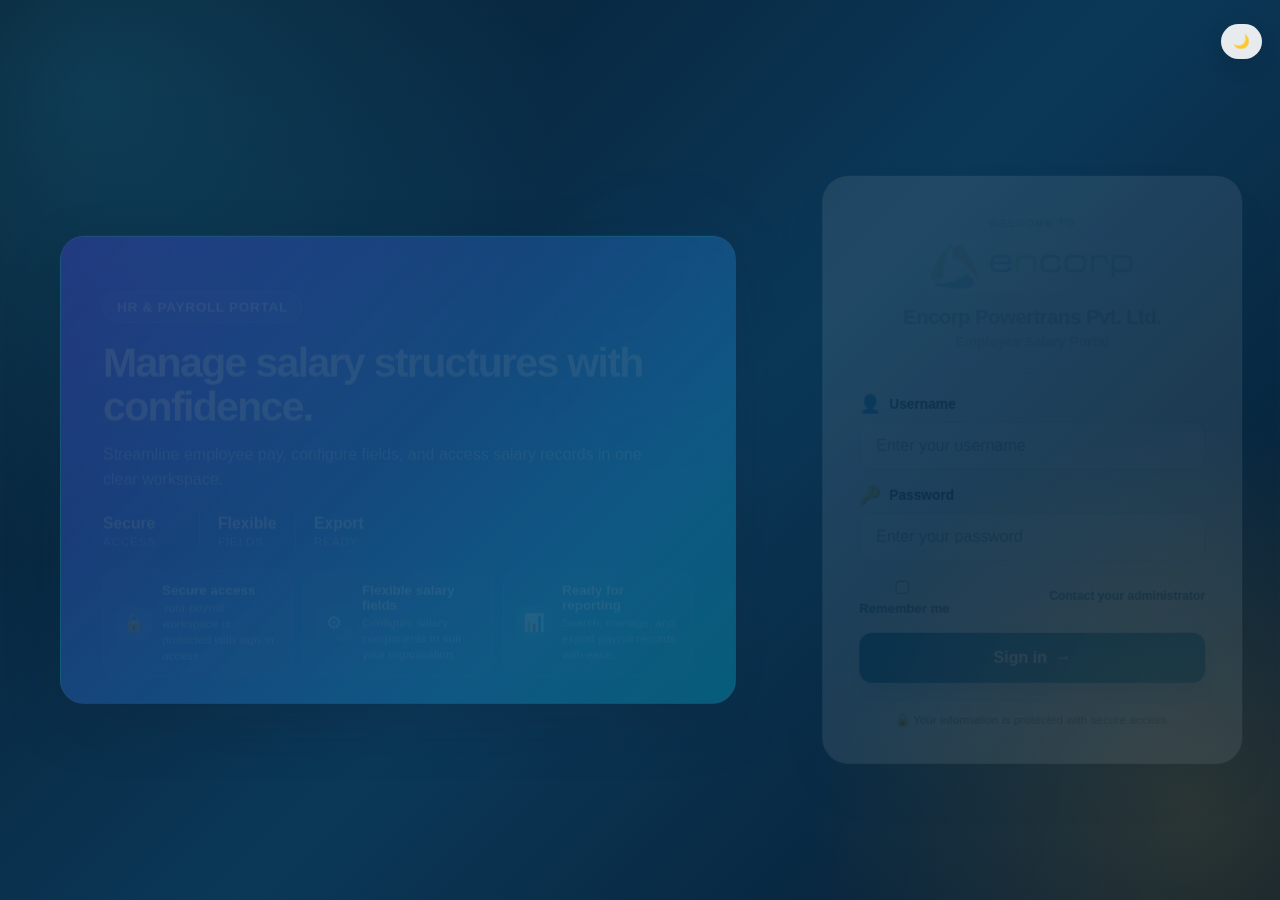
==== commit 0021b688: "Return to requested page after sign-in" ====
--- a/encorp_app/static/dashboard.html
+++ b/encorp_app/static/dashboard.html
@@ -4,7 +4,7 @@
     <meta charset="UTF-8" />
     <meta name="viewport" content="width=device-width, initial-scale=1.0" />
     <title>Encorp | Dashboard</title>
-    <link rel="stylesheet" href="styles.css?v=encorp-ui-2" />
+    <link rel="stylesheet" href="styles.css?v=encorp-ui-3" />
     <script src="vendor/chart.umd.min.js"></script>
   </head>
   <body>
@@ -20,11 +20,12 @@
         </div>
         <button class="sidebar-toggle" id="sidebarToggle" type="button" aria-label="Toggle navigation">☰</button>
         <nav class="sidebar-nav">
-          <a class="nav-link active" href="dashboard.html">Dashboard</a>
-          <a class="nav-link" href="salary.html">Salary Structure</a>
-          <a class="nav-link" href="settings.html">Field Settings</a>
-          <a class="nav-link" href="search.html">Search</a>
-          <a class="nav-link" id="logoutLink" href="index.html">Logout</a>
+          <a class="nav-link active" href="dashboard.html?v=calculator-nav-4">Dashboard</a>
+          <a class="nav-link" href="salary.html?v=calculator-nav-4">Salary Structure</a>
+          <a class="nav-link" href="salary.html?v=calculator-nav-4#autoSalaryCalculator">Auto Calculator</a>
+          <a class="nav-link" href="settings.html?v=calculator-nav-4">Field Settings</a>
+          <a class="nav-link" href="search.html?v=calculator-nav-4">Search</a>
+          <a class="nav-link" id="logoutLink" href="index.html?v=calculator-nav-4">Logout</a>
         </nav>
       </aside>
 
@@ -38,7 +39,7 @@
           </div>
           <div class="header-actions">
             <div class="status-pill">Live</div>
-            <a class="primary-btn" href="salary.html">Create Salary Structure</a>
+            <a class="primary-btn" href="salary.html?v=calculator-nav-4">Create Salary Structure</a>
           </div>
         </header>
 
@@ -49,8 +50,8 @@
             <p>Create employee salary structures, manage configurable fields, and search records with a professional HR workflow.</p>
           </div>
           <div class="hero-actions">
-            <a class="primary-btn" href="salary.html">Create Salary Structure</a>
-            <a class="secondary-btn" href="settings.html">Manage Fields</a>
+            <a class="primary-btn" href="salary.html?v=calculator-nav-4">Create Salary Structure</a>
+            <a class="secondary-btn" href="settings.html?v=calculator-nav-4">Manage Fields</a>
           </div>
         </section>
 
@@ -68,9 +69,9 @@
           <div class="dashboard-card">
             <h3>Quick Actions</h3>
             <div class="list-group">
-              <a class="nav-link" href="salary.html">Create Salary Structure</a>
-              <a class="nav-link" href="settings.html">Manage Fields</a>
-              <a class="nav-link" href="search.html">Search by PAN</a>
+              <a class="nav-link" href="salary.html?v=calculator-nav-4">Create Salary Structure</a>
+              <a class="nav-link" href="settings.html?v=calculator-nav-4">Manage Fields</a>
+              <a class="nav-link" href="search.html?v=calculator-nav-4">Search by PAN</a>
             </div>
           </div>
         </section>
@@ -160,6 +161,6 @@
       </main>
     </div>
 
-    <script src="script.js?v=encorp-ui-2"></script>
+    <script src="script.js?v=encorp-ui-4"></script>
   </body>
 </html>
--- a/encorp_app/static/styles.css
+++ b/encorp_app/static/styles.css
@@ -1062,6 +1062,63 @@
   @page {
     size: A4;
     margin: 10mm;
+  }
+}
+
+.salary-calculator-card h2 {
+  margin: 0 0 8px;
+  color: var(--primary-dark);
+}
+
+.calculator-help {
+  margin: 0 0 14px;
+  color: var(--muted);
+  line-height: 1.5;
+}
+
+.salary-calculator-fields {
+  display: grid;
+  grid-template-columns: repeat(auto-fit, minmax(190px, 1fr));
+  gap: 12px;
+  align-items: end;
+}
+
+.salary-calculator-fields label {
+  display: grid;
+  gap: 6px;
+  color: var(--text);
+  font-size: 0.9rem;
+}
+
+.salary-calculator-fields button {
+  min-height: 42px;
+  margin: 0;
+  white-space: normal;
+}
+
+.calculator-message {
+  min-height: 1.25em;
+  margin: 10px 0 0;
+  color: var(--primary-dark);
+  font-size: 0.88rem;
+}
+
+.consideration-select {
+  min-width: 88px;
+}
+
+.deduction-excluded td {
+  background: rgba(148, 163, 184, 0.09);
+}
+
+.deduction-excluded .amount-input {
+  color: var(--muted);
+  opacity: 0.72;
+}
+
+@media (max-width: 640px) {
+  .salary-calculator-fields {
+    grid-template-columns: 1fr;
   }
 }
 
